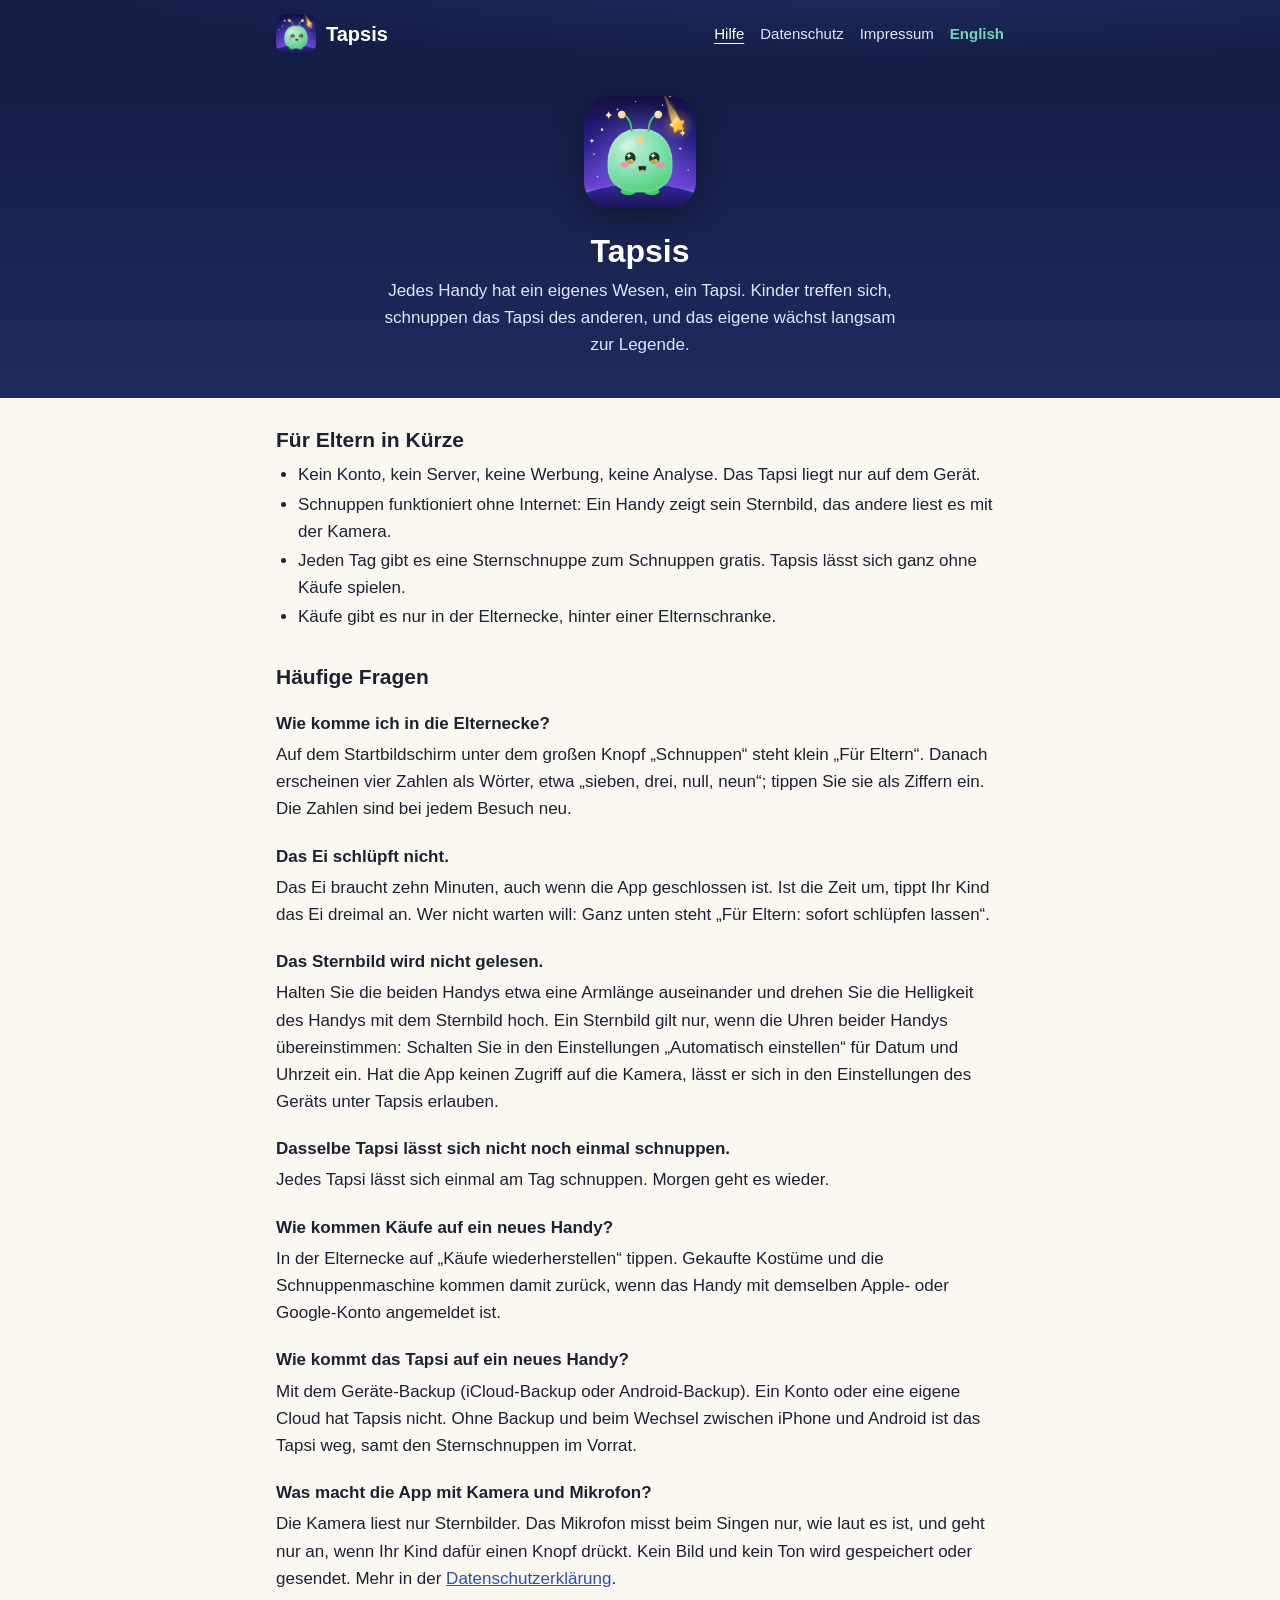
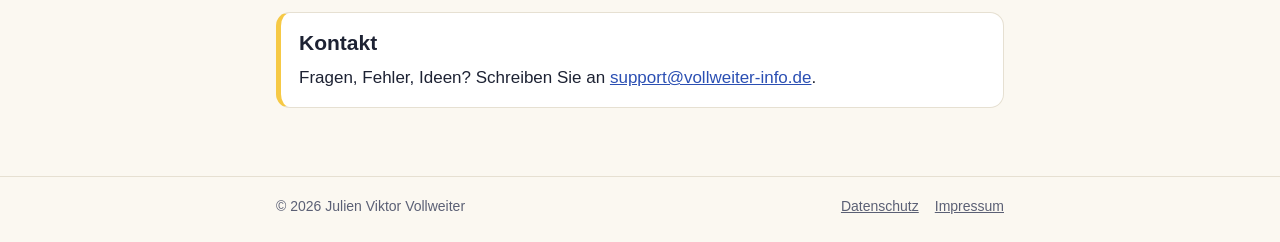
==== index.html @ 877396ab "Deploy 4b7becd" ====
<!DOCTYPE html>
<html lang="de">
<head>
<meta charset="utf-8">
<meta name="viewport" content="width=device-width, initial-scale=1">
<title>Tapsis – Hilfe für Eltern</title>
<meta name="description" content="Tapsis: Jedes Handy hat ein eigenes Wesen. Kinder treffen sich, schnuppen das Tapsi des anderen, und ihr Tapsi wächst. Hilfe und Antworten für Eltern.">
<meta name="author" content="Julien Viktor Vollweiter">
<meta name="theme-color" content="#141d45">
<link rel="alternate" hreflang="en" href="en.html">
<link rel="icon" href="icon.png">
<link rel="apple-touch-icon" href="icon.png">
<link rel="stylesheet" href="style.css">
</head>
<body>

<header class="site-header">
  <div class="wrap">
    <a class="brand" href="./"><img src="icon.png" alt="" width="40" height="40">Tapsis</a>
    <nav class="site-nav" aria-label="Hauptnavigation">
      <a href="./" aria-current="page">Hilfe</a>
      <a href="datenschutz.html">Datenschutz</a>
      <a href="impressum.html">Impressum</a>
      <a class="lang" href="en.html" lang="en" hreflang="en">English</a>
    </nav>
  </div>
</header>

<section class="hero">
  <div class="wrap">
    <img src="icon.png" alt="App-Symbol von Tapsis: ein kleines Wesen auf einem Hügel unter dem Sternenhimmel" width="112" height="112">
    <h1>Tapsis</h1>
    <p>Jedes Handy hat ein eigenes Wesen, ein Tapsi. Kinder treffen sich, schnuppen das Tapsi des anderen, und das eigene wächst langsam zur Legende.</p>
  </div>
</section>

<main>
  <div class="wrap">
    <article class="prose">

      <h2 id="kurz" style="margin-top:0">Für Eltern in Kürze</h2>
      <ul>
        <li>Kein Konto, kein Server, keine Werbung, keine Analyse. Das Tapsi liegt nur auf dem Gerät.</li>
        <li>Schnuppen funktioniert ohne Internet: Ein Handy zeigt sein Sternbild, das andere liest es mit der Kamera.</li>
        <li>Jeden Tag gibt es eine Sternschnuppe zum Schnuppen gratis. Tapsis lässt sich ganz ohne Käufe spielen.</li>
        <li>Käufe gibt es nur in der Elternecke, hinter einer Elternschranke.</li>
      </ul>

      <h2 id="fragen">Häufige Fragen</h2>

      <h3>Wie komme ich in die Elternecke?</h3>
      <p>Auf dem Startbildschirm unter dem großen Knopf „Schnuppen“ steht klein „Für Eltern“. Danach erscheinen vier Zahlen als Wörter, etwa „sieben, drei, null, neun“; tippen Sie sie als Ziffern ein. Die Zahlen sind bei jedem Besuch neu.</p>

      <h3>Das Ei schlüpft nicht.</h3>
      <p>Das Ei braucht zehn Minuten, auch wenn die App geschlossen ist. Ist die Zeit um, tippt Ihr Kind das Ei dreimal an. Wer nicht warten will: Ganz unten steht „Für Eltern: sofort schlüpfen lassen“.</p>

      <h3>Das Sternbild wird nicht gelesen.</h3>
      <p>Halten Sie die beiden Handys etwa eine Armlänge auseinander und drehen Sie die Helligkeit des Handys mit dem Sternbild hoch. Ein Sternbild gilt nur, wenn die Uhren beider Handys übereinstimmen: Schalten Sie in den Einstellungen „Automatisch einstellen“ für Datum und Uhrzeit ein. Hat die App keinen Zugriff auf die Kamera, lässt er sich in den Einstellungen des Geräts unter Tapsis erlauben.</p>

      <h3>Dasselbe Tapsi lässt sich nicht noch einmal schnuppen.</h3>
      <p>Jedes Tapsi lässt sich einmal am Tag schnuppen. Morgen geht es wieder.</p>

      <h3>Wie kommen Käufe auf ein neues Handy?</h3>
      <p>In der Elternecke auf „Käufe wiederherstellen“ tippen. Gekaufte Kostüme und die Schnuppenmaschine kommen damit zurück, wenn das Handy mit demselben Apple- oder Google-Konto angemeldet ist.</p>

      <h3>Wie kommt das Tapsi auf ein neues Handy?</h3>
      <p>Mit dem Geräte-Backup (iCloud-Backup oder Android-Backup). Ein Konto oder eine eigene Cloud hat Tapsis nicht. Ohne Backup und beim Wechsel zwischen iPhone und Android ist das Tapsi weg, samt den Sternschnuppen im Vorrat.</p>

      <h3>Was macht die App mit Kamera und Mikrofon?</h3>
      <p>Die Kamera liest nur Sternbilder. Das Mikrofon misst beim Singen nur, wie laut es ist, und geht nur an, wenn Ihr Kind dafür einen Knopf drückt. Kein Bild und kein Ton wird gespeichert oder gesendet. Mehr in der <a href="datenschutz.html">Datenschutzerklärung</a>.</p>

      <div class="card note">
        <h2 id="kontakt" style="margin-top:0">Kontakt</h2>
        <p>Fragen, Fehler, Ideen? Schreiben Sie an <a href="mailto:support@vollweiter-info.de?subject=Tapsis">support@vollweiter-info.de</a>.</p>
      </div>

    </article>
  </div>
</main>

<footer class="site-footer">
  <div class="wrap">
    <span>© 2026 Julien Viktor Vollweiter</span>
    <nav aria-label="Rechtliches">
      <a href="datenschutz.html">Datenschutz</a>
      <a href="impressum.html">Impressum</a>
    </nav>
  </div>
</footer>

</body>
</html>
---- style.css ----
:root {
  --night: #141d45;
  --night-2: #1f2b5e;
  --paper: #fbf8f1;
  --card: #ffffff;
  --ink: #1d2233;
  --muted: #5b6075;
  --line: #e6e0d2;
  --mint: #6fd8b8;
  --link: #2b4fb3;
  --star: #f6c945;
}

@media (prefers-color-scheme: dark) {
  :root {
    --paper: #10163a;
    --card: #19225052;
    --ink: #eef0fa;
    --muted: #aab1d0;
    --line: #2b3670;
    --link: #9fc0ff;
  }
}

* { box-sizing: border-box; }

html { -webkit-text-size-adjust: 100%; }

body {
  margin: 0;
  background: var(--paper);
  color: var(--ink);
  font: 17px/1.6 -apple-system, BlinkMacSystemFont, "Segoe UI", Roboto, "Helvetica Neue", Arial, sans-serif;
}

a { color: var(--link); }

.wrap { max-width: 760px; margin: 0 auto; padding: 0 16px; }

.site-header {
  background: radial-gradient(ellipse at 70% -20%, var(--night-2), var(--night) 70%);
  color: #fff;
}
.site-header .wrap {
  display: flex; flex-wrap: wrap; align-items: center; justify-content: space-between;
  gap: 8px 20px; padding-top: 14px; padding-bottom: 14px;
}
.brand {
  display: inline-flex; align-items: center; gap: 10px;
  color: #fff; text-decoration: none; font-weight: 700; font-size: 20px;
}
.brand img { border-radius: 10px; }
.site-nav { display: flex; flex-wrap: wrap; gap: 4px 16px; font-size: 15px; }
.site-nav a { color: #dfe5ff; text-decoration: none; }
.site-nav a:hover, .site-nav a[aria-current="page"] { color: #fff; text-decoration: underline; text-underline-offset: 4px; }
.site-nav .lang { color: var(--mint); font-weight: 600; }

.hero {
  background: linear-gradient(var(--night), var(--night-2));
  color: #fff; text-align: center; padding: 28px 0 40px;
}
.hero img { width: 112px; height: 112px; border-radius: 26px; box-shadow: 0 10px 30px rgba(0,0,0,.35); }
.hero h1 { margin: 16px 0 6px; font-size: 32px; line-height: 1.2; }
.hero p { margin: 0 auto; max-width: 520px; color: #dfe5ff; }

main { padding: 28px 0 48px; }

.prose h1 { font-size: 30px; line-height: 1.25; margin: 0 0 4px; }
.prose h2 { font-size: 21px; line-height: 1.3; margin: 32px 0 8px; }
.prose h3 { font-size: 17px; margin: 20px 0 4px; }
.prose p, .prose ul { margin: 0 0 12px; }
.prose ul { padding-left: 22px; }
.prose li { margin: 2px 0; }
.prose address { font-style: normal; margin-bottom: 8px; }
.stand { color: var(--muted); margin-bottom: 20px !important; }

.card {
  background: var(--card);
  border: 1px solid var(--line);
  border-radius: 14px;
  padding: 16px 18px;
  margin: 20px 0;
}
.card > :last-child { margin-bottom: 0; }
.summary { border-left: 5px solid var(--mint); }
.note { border-left: 5px solid var(--star); }

.site-footer { border-top: 1px solid var(--line); color: var(--muted); font-size: 14px; }
.site-footer .wrap {
  display: flex; flex-wrap: wrap; justify-content: space-between; gap: 8px 20px;
  padding-top: 18px; padding-bottom: 24px;
}
.site-footer nav { display: flex; flex-wrap: wrap; gap: 4px 16px; }
.site-footer a { color: var(--muted); }

@media (max-width: 480px) {
  body { font-size: 16px; }
  .prose h1, .hero h1 { font-size: 26px; }
}
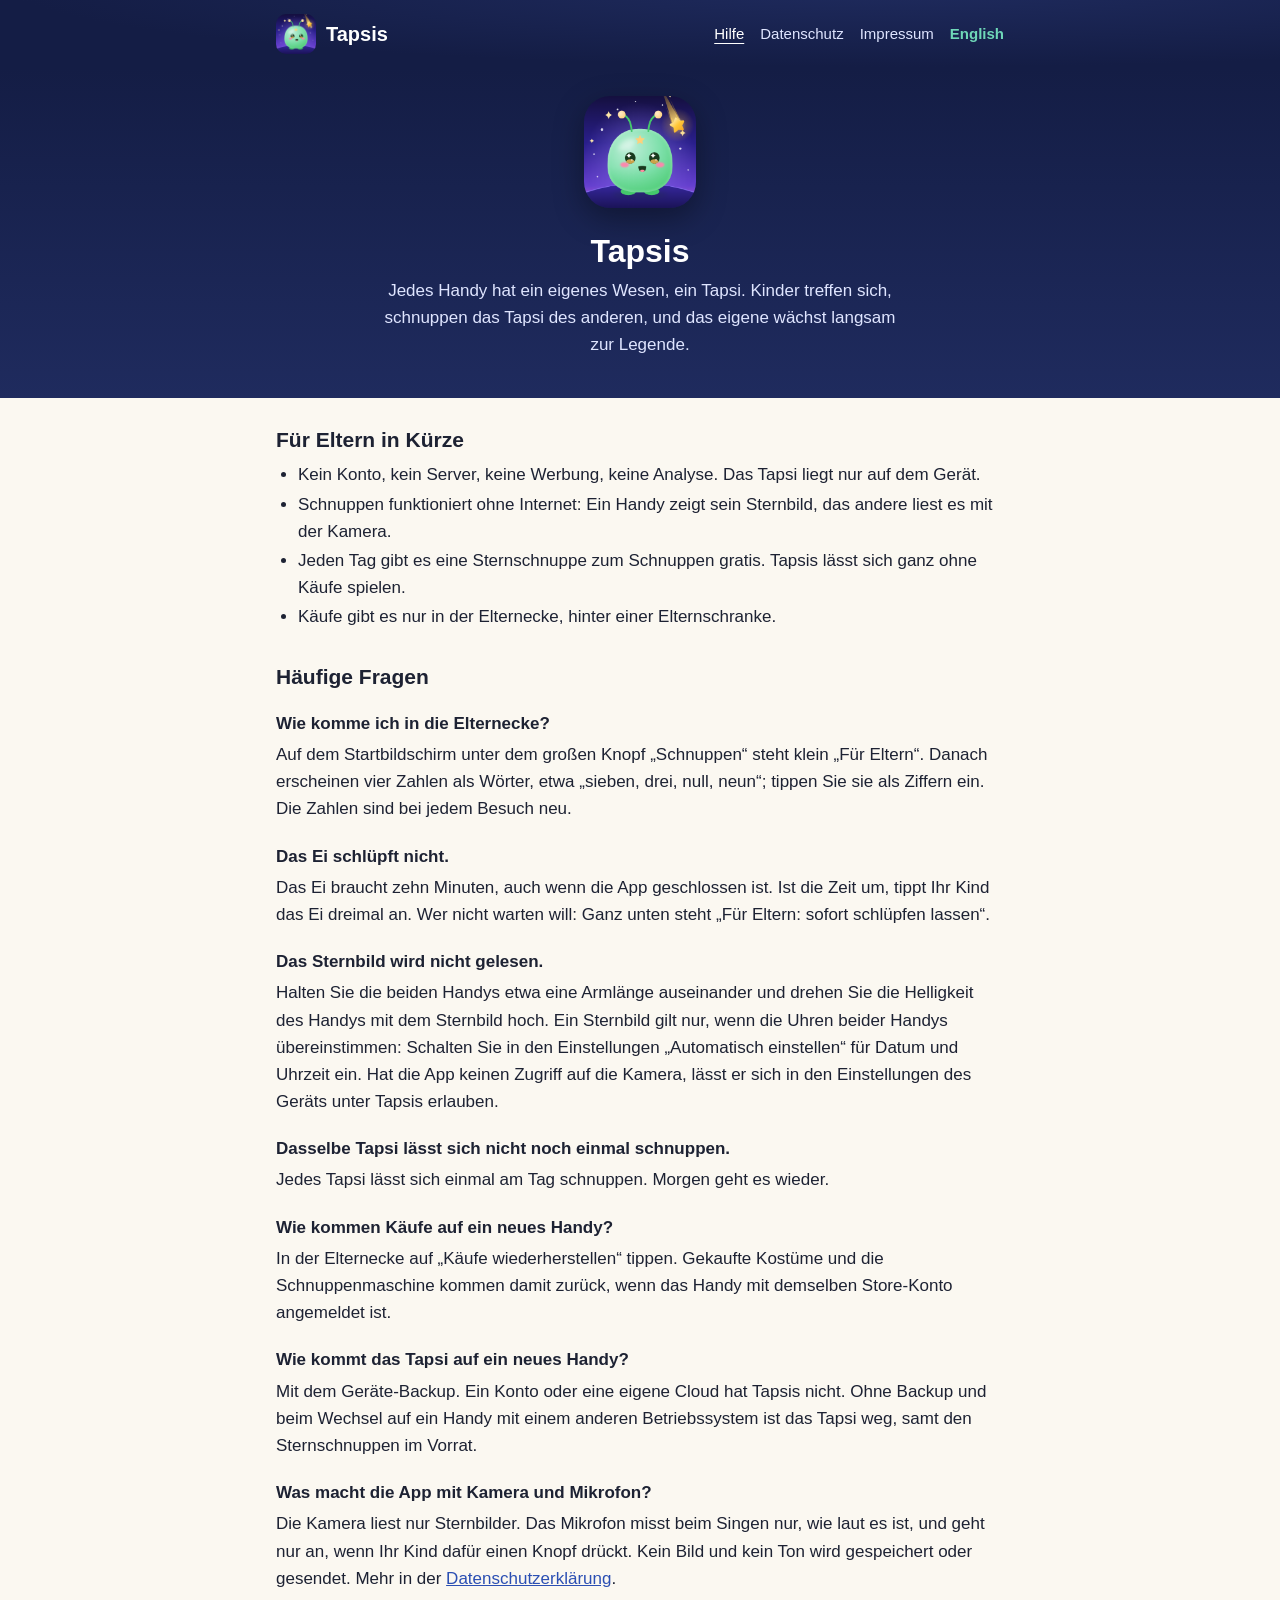
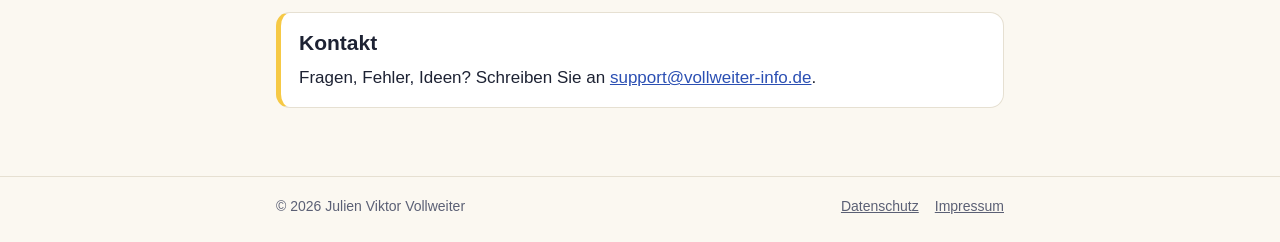
==== commit 43ddba0a: "Deploy b45e971" ====
--- a/index.html
+++ b/index.html
@@ -61,10 +61,10 @@
       <p>Jedes Tapsi lässt sich einmal am Tag schnuppen. Morgen geht es wieder.</p>
 
       <h3>Wie kommen Käufe auf ein neues Handy?</h3>
-      <p>In der Elternecke auf „Käufe wiederherstellen“ tippen. Gekaufte Kostüme und die Schnuppenmaschine kommen damit zurück, wenn das Handy mit demselben Apple- oder Google-Konto angemeldet ist.</p>
+      <p>In der Elternecke auf „Käufe wiederherstellen“ tippen. Gekaufte Kostüme und die Schnuppenmaschine kommen damit zurück, wenn das Handy mit demselben Store-Konto angemeldet ist.</p>
 
       <h3>Wie kommt das Tapsi auf ein neues Handy?</h3>
-      <p>Mit dem Geräte-Backup (iCloud-Backup oder Android-Backup). Ein Konto oder eine eigene Cloud hat Tapsis nicht. Ohne Backup und beim Wechsel zwischen iPhone und Android ist das Tapsi weg, samt den Sternschnuppen im Vorrat.</p>
+      <p>Mit dem Geräte-Backup. Ein Konto oder eine eigene Cloud hat Tapsis nicht. Ohne Backup und beim Wechsel auf ein Handy mit einem anderen Betriebssystem ist das Tapsi weg, samt den Sternschnuppen im Vorrat.</p>
 
       <h3>Was macht die App mit Kamera und Mikrofon?</h3>
       <p>Die Kamera liest nur Sternbilder. Das Mikrofon misst beim Singen nur, wie laut es ist, und geht nur an, wenn Ihr Kind dafür einen Knopf drückt. Kein Bild und kein Ton wird gespeichert oder gesendet. Mehr in der <a href="datenschutz.html">Datenschutzerklärung</a>.</p>
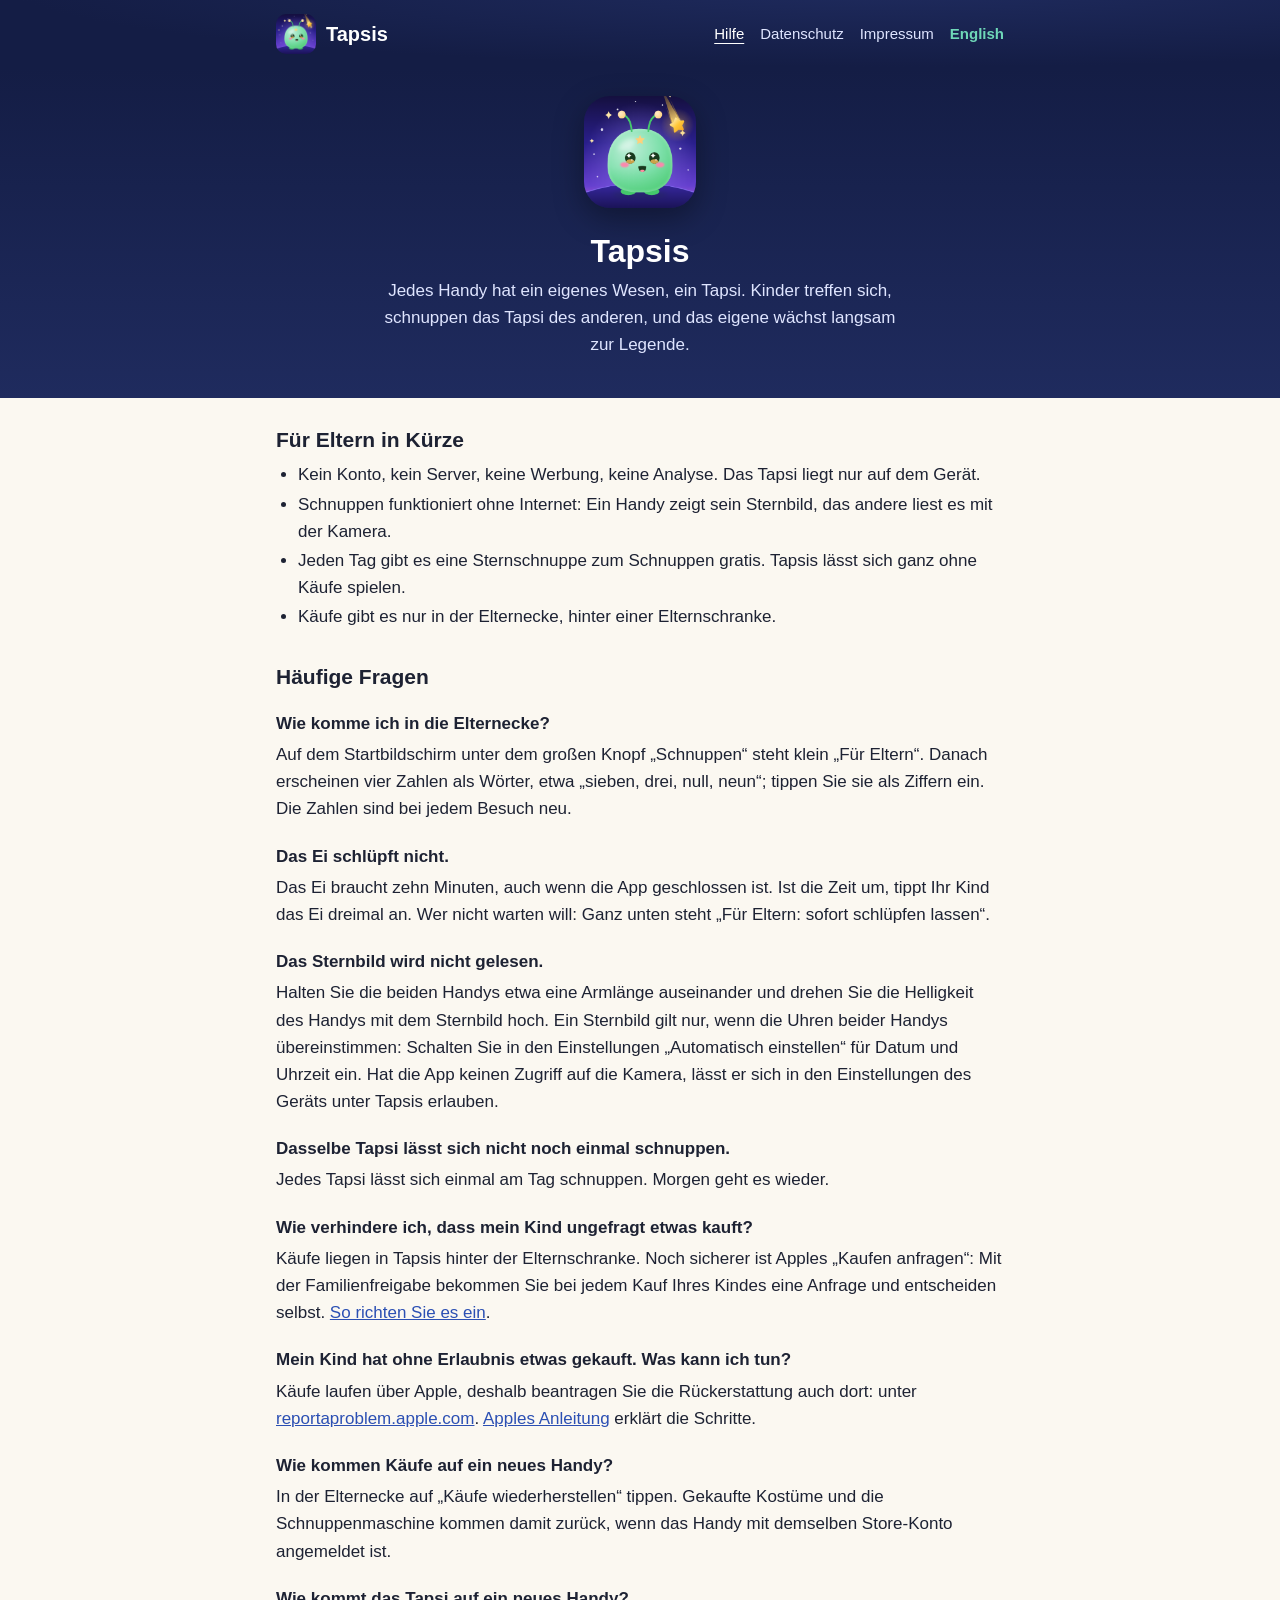
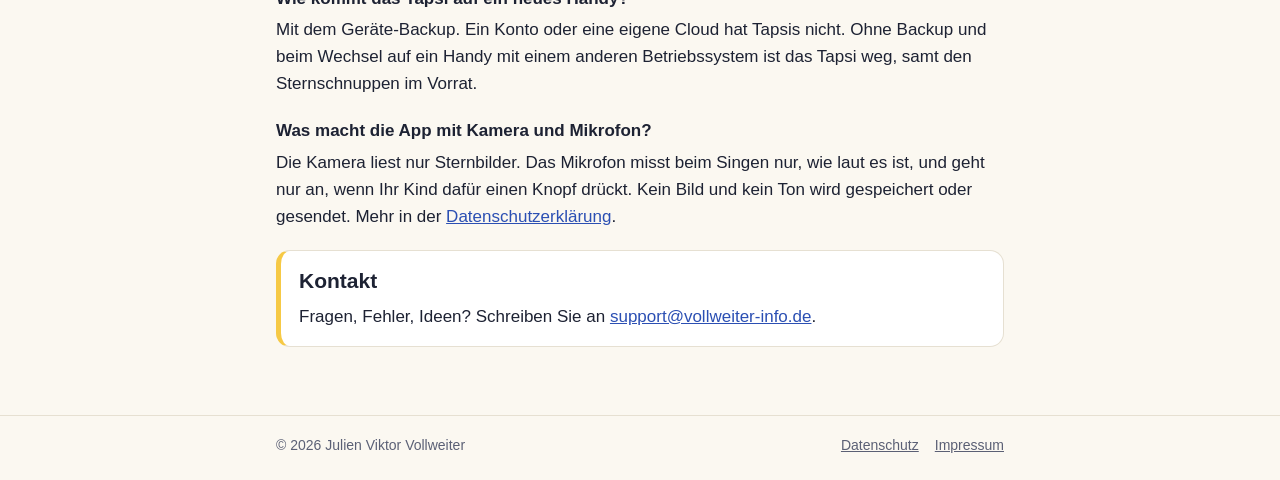
==== commit 98498188: "Deploy 24f7b95" ====
--- a/index.html
+++ b/index.html
@@ -60,6 +60,12 @@
       <h3>Dasselbe Tapsi lässt sich nicht noch einmal schnuppen.</h3>
       <p>Jedes Tapsi lässt sich einmal am Tag schnuppen. Morgen geht es wieder.</p>
 
+      <h3>Wie verhindere ich, dass mein Kind ungefragt etwas kauft?</h3>
+      <p>Käufe liegen in Tapsis hinter der Elternschranke. Noch sicherer ist Apples „Kaufen anfragen“: Mit der Familienfreigabe bekommen Sie bei jedem Kauf Ihres Kindes eine Anfrage und entscheiden selbst. <a href="https://support.apple.com/de-de/105055">So richten Sie es ein</a>.</p>
+
+      <h3>Mein Kind hat ohne Erlaubnis etwas gekauft. Was kann ich tun?</h3>
+      <p>Käufe laufen über Apple, deshalb beantragen Sie die Rückerstattung auch dort: unter <a href="https://reportaproblem.apple.com">reportaproblem.apple.com</a>. <a href="https://support.apple.com/de-de/118223">Apples Anleitung</a> erklärt die Schritte.</p>
+
       <h3>Wie kommen Käufe auf ein neues Handy?</h3>
       <p>In der Elternecke auf „Käufe wiederherstellen“ tippen. Gekaufte Kostüme und die Schnuppenmaschine kommen damit zurück, wenn das Handy mit demselben Store-Konto angemeldet ist.</p>
 
